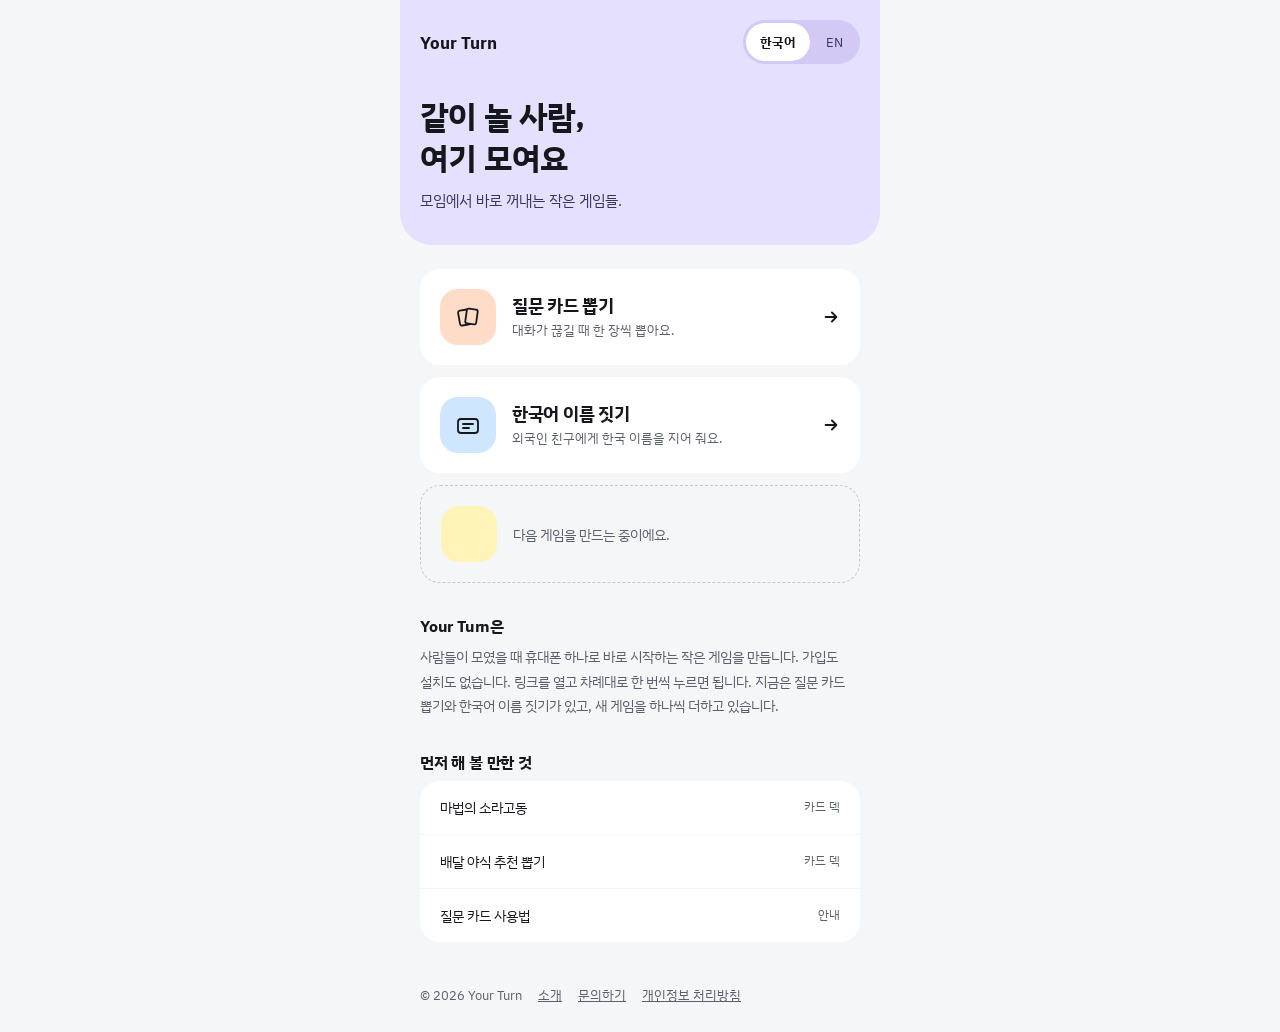
==== index.html @ 9449e3a9 "Add the Your Turn game home page in Korean and English One static page per language built from desig" ====
<!doctype html>
<html lang="ko">
<head>
<meta charset="utf-8">
<meta name="viewport" content="width=device-width, initial-scale=1">
<title>Your Turn | 모임에서 바로 꺼내는 작은 게임들</title>
<meta name="description" content="모였을 때 휴대폰 하나로 바로 시작하는 작은 게임 모음. 질문 카드 뽑기와 한국어 이름 짓기를 가입·설치 없이 열어 보세요.">
<link rel="canonical" href="https://playyourturn.app/">
<link rel="alternate" hreflang="ko" href="https://playyourturn.app/">
<link rel="alternate" hreflang="en" href="https://playyourturn.app/en">
<link rel="alternate" hreflang="x-default" href="https://playyourturn.app/">
<meta property="og:type" content="website">
<meta property="og:site_name" content="Your Turn">
<meta property="og:locale" content="ko_KR">
<meta property="og:url" content="https://playyourturn.app/">
<meta property="og:title" content="Your Turn | 모임에서 바로 꺼내는 작은 게임들">
<meta property="og:description" content="모였을 때 휴대폰 하나로 바로 시작하는 작은 게임 모음. 질문 카드 뽑기와 한국어 이름 짓기를 가입·설치 없이 열어 보세요.">
<meta property="og:image" content="https://playyourturn.app/og.png">
<meta property="og:image:width" content="1200">
<meta property="og:image:height" content="630">
<meta name="twitter:card" content="summary_large_image">
<meta name="theme-color" content="#E6E0FF">
<link rel="icon" href="favicon.svg" type="image/svg+xml">
<link rel="preconnect" href="https://fonts.googleapis.com">
<link rel="preconnect" href="https://fonts.gstatic.com" crossorigin>
<link rel="stylesheet" href="https://fonts.googleapis.com/css2?family=IBM+Plex+Sans+KR:wght@400;500;700&display=swap">
<link rel="stylesheet" href="site.css">
<script src="analytics.js" defer></script>
</head>
<body>
<div class="page">
  <div class="top">
    <header class="bar">
      <a class="logo" href="/">Your Turn</a>
      <nav class="lang" aria-label="언어">
        <a href="/" lang="ko" hreflang="ko" aria-current="true">한국어</a>
        <a href="/en" lang="en" hreflang="en" aria-current="false">EN</a>
      </nav>
    </header>
    <section class="hero">
      <h1>같이 놀 사람,<br>여기 모여요</h1>
      <p>모임에서 바로 꺼내는 작은 게임들.</p>
    </section>
  </div>
  <main class="body">
    <section class="games" aria-label="게임 목록">
      <a class="game" href="https://cards.playyourturn.app">
        <span class="icon icon-cards" aria-hidden="true"><svg width="26" height="26" viewBox="0 0 26 26" fill="none" stroke="#15171C" stroke-width="1.8" stroke-linejoin="round"><rect x="4" y="6" width="11" height="15" rx="2" transform="rotate(-10 9.5 13.5)"/><rect x="11" y="5" width="11" height="15" rx="2" transform="rotate(8 16.5 12.5)" fill="#FFDCC8"/></svg></span>
        <span class="game-text"><span class="game-name">질문 카드 뽑기</span><span class="game-desc">대화가 끊길 때 한 장씩 뽑아요.</span></span>
        <svg aria-hidden="true" width="18" height="18" viewBox="0 0 20 20" fill="none" stroke="#15171C" stroke-width="2" stroke-linecap="round" stroke-linejoin="round"><path d="M4 10h12M11 5l5 5-5 5"/></svg>
      </a>
      <a class="game" href="https://names.playyourturn.app">
        <span class="icon icon-names" aria-hidden="true"><svg width="26" height="26" viewBox="0 0 26 26" fill="none" stroke="#15171C" stroke-width="1.8" stroke-linecap="round" stroke-linejoin="round"><rect x="3" y="7" width="20" height="14" rx="3"/><path d="M8 12h10M8 16h6"/></svg></span>
        <span class="game-text"><span class="game-name">한국어 이름 짓기</span><span class="game-desc">외국인 친구에게 한국 이름을 지어 줘요.</span></span>
        <svg aria-hidden="true" width="18" height="18" viewBox="0 0 20 20" fill="none" stroke="#15171C" stroke-width="2" stroke-linecap="round" stroke-linejoin="round"><path d="M4 10h12M11 5l5 5-5 5"/></svg>
      </a>
      <div class="soon"><span class="icon icon-soon" aria-hidden="true"></span><span>다음 게임을 만드는 중이에요.</span></div>
    </section>
    <section class="block">
      <h2>Your Turn은</h2>
      <p>사람들이 모였을 때 휴대폰 하나로 바로 시작하는 작은 게임을 만듭니다. 가입도 설치도 없습니다. 링크를 열고 차례대로 한 번씩 누르면 됩니다. 지금은 질문 카드 뽑기와 한국어 이름 짓기가 있고, 새 게임을 하나씩 더하고 있습니다.</p>
    </section>
    <section class="block">
      <h2>먼저 해 볼 만한 것</h2>
      <ul class="links">
        <li><a href="https://cards.playyourturn.app/decks/magic-conch-shell"><span>마법의 소라고동</span><small>카드 덱</small></a></li>
        <li><a href="https://cards.playyourturn.app/decks/late-night-food-picker"><span>배달 야식 추천 뽑기</span><small>카드 덱</small></a></li>
        <li><a href="https://cards.playyourturn.app/guide"><span>질문 카드 사용법</span><small>안내</small></a></li>
      </ul>
    </section>
    <footer class="foot">
      <span>© 2026 Your Turn</span>
      <a href="https://cards.playyourturn.app/about">소개</a>
      <a href="https://cards.playyourturn.app/ask">문의하기</a>
      <a href="https://cards.playyourturn.app/privacy">개인정보 처리방침</a>
    </footer>
  </main>
</div>
</body>
</html>
---- site.css ----
/* Your Turn 게임 홈 — 시안 G1(연보라 상단 + 흰 카드 줄)
   휴대폰 기준. 넓은 화면에서는 가운데 좁은 단으로 둔다. */
:root {
  --bg: #F5F6F8;
  --ink: #15171C;
  --ink-sub: #5A5F6B;
  --top: #E6E0FF;
  --top-ink: #3A3560;
  --switch: #D2C9F5;
  --card: #FFFFFF;
  --dash: #C4C8D0;
  --cards: #FFDCC8;
  --names: #CFE6FF;
  --soon: #FFF3B8;
}

* { box-sizing: border-box; }

html { background: var(--bg); }

body {
  margin: 0;
  color: var(--ink);
  font-family: "IBM Plex Sans KR", "Apple SD Gothic Neo", "Malgun Gothic", system-ui, sans-serif;
  -webkit-font-smoothing: antialiased;
  word-break: keep-all; /* 한국어가 낱말 중간에서 끊기지 않게 */
  overflow-wrap: anywhere;
}

a { color: inherit; }
:focus-visible { outline: 3px solid var(--ink); outline-offset: 3px; }

.page { max-width: 480px; min-height: 100vh; margin: 0 auto; display: flex; flex-direction: column; }

/* 연보라 상단 */
.top { background: var(--top); border-radius: 0 0 32px 32px; padding: 20px 20px 32px; display: flex; flex-direction: column; gap: 32px; }
.bar { display: flex; justify-content: space-between; align-items: center; }
.logo { font-size: 17px; font-weight: 700; text-decoration: none; }
.lang { display: flex; gap: 2px; font-size: 13px; background: var(--switch); border-radius: 999px; padding: 3px; }
.lang a { padding: 10px 14px; border-radius: 999px; text-decoration: none; color: var(--top-ink); }
.lang a[aria-current="true"] { background: #FFFFFF; color: var(--ink); font-weight: 700; }
.hero { display: flex; flex-direction: column; gap: 10px; }
.hero h1 { margin: 0; font-size: 32px; font-weight: 700; line-height: 1.3; letter-spacing: -0.8px; }
.hero p { margin: 0; font-size: 15px; line-height: 1.6; color: var(--top-ink); }

/* 본문 */
.body { flex: 1; padding: 24px 20px 16px; display: flex; flex-direction: column; gap: 32px; }
.games { display: flex; flex-direction: column; gap: 12px; }
.game { display: flex; align-items: center; gap: 16px; padding: 20px; background: var(--card); border-radius: 20px; text-decoration: none; }
.game:hover { box-shadow: 0 0 0 1.5px var(--ink); }
.icon { flex: none; width: 56px; height: 56px; border-radius: 18px; display: flex; align-items: center; justify-content: center; }
.icon-cards { background: var(--cards); }
.icon-names { background: var(--names); }
.icon-soon { background: var(--soon); }
.game-text { display: flex; flex-direction: column; gap: 4px; flex: 1; min-width: 0; }
.game-name { font-size: 18px; font-weight: 700; letter-spacing: -0.3px; }
.game-desc { font-size: 13px; line-height: 1.5; color: var(--ink-sub); }
.soon { display: flex; align-items: center; gap: 16px; padding: 20px; border: 1.5px dashed var(--dash); border-radius: 20px; font-size: 14px; color: var(--ink-sub); }

/* 소개 문단, 링크 줄 */
.block h2 { margin: 0 0 8px; font-size: 16px; font-weight: 700; letter-spacing: -0.2px; }
.block p { margin: 0; font-size: 14px; line-height: 1.75; color: var(--ink-sub); }
.links { list-style: none; margin: 0; padding: 0; background: var(--card); border-radius: 20px; }
.links li + li { border-top: 1px solid var(--bg); }
.links a { display: flex; justify-content: space-between; align-items: center; gap: 12px; padding: 16px 20px; font-size: 14px; line-height: 1.5; text-decoration: none; }
.links a:hover { text-decoration: underline; }
.links small { flex: none; font-size: 12px; color: var(--ink-sub); }

.foot { margin-top: auto; display: flex; flex-wrap: wrap; gap: 4px 16px; font-size: 13px; color: var(--ink-sub); align-items: center; }
.foot a { padding: 12px 0; }
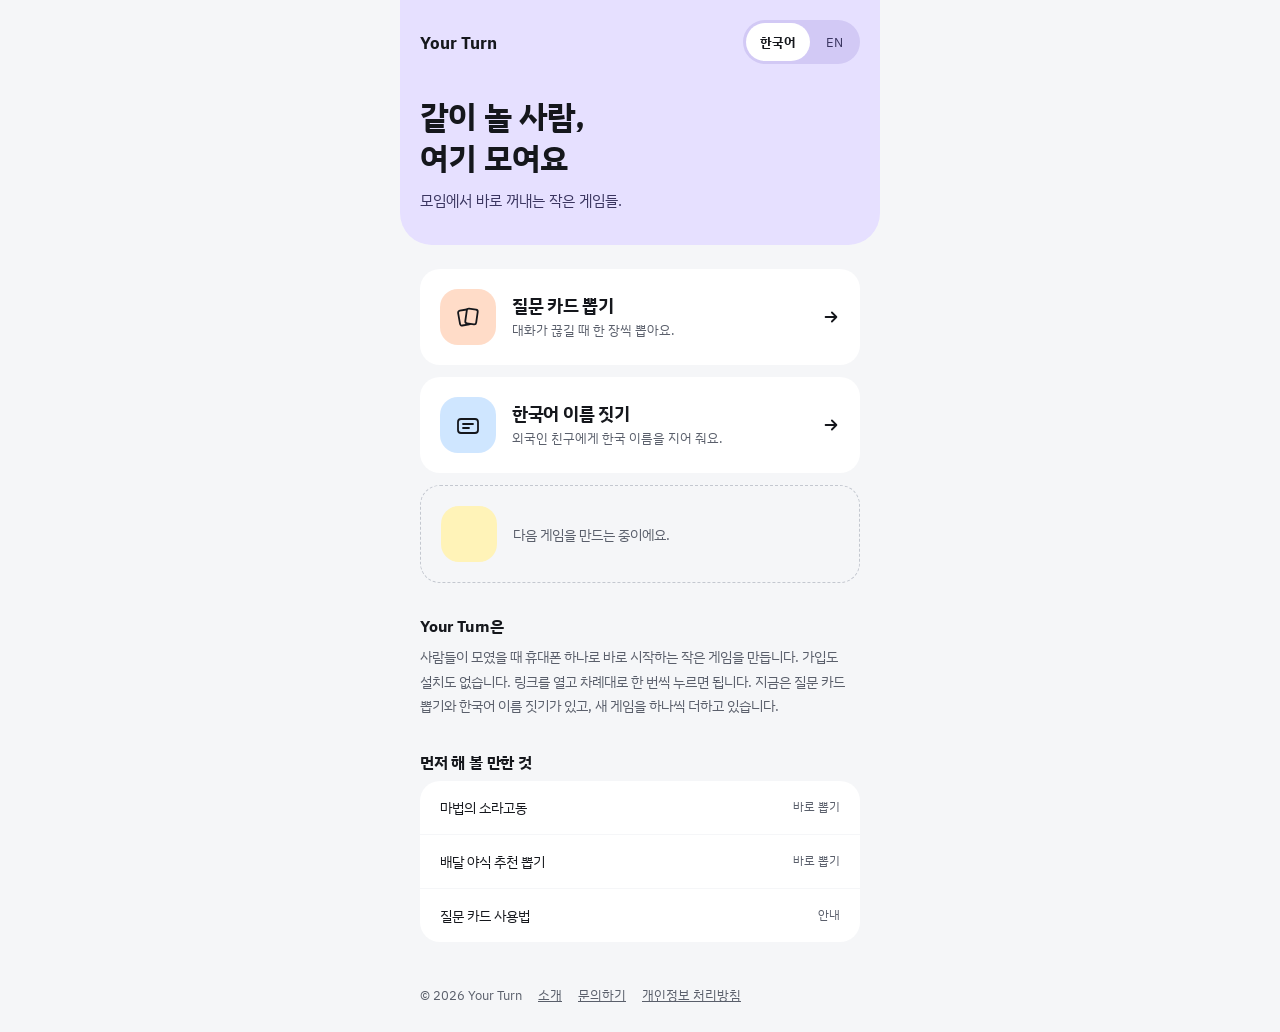
==== commit 89e5e774: "Link the home deck shortcuts straight to the card table The two deck links opened the deck listing p" ====
--- a/index.html
+++ b/index.html
@@ -63,8 +63,8 @@
     <section class="block">
       <h2>먼저 해 볼 만한 것</h2>
       <ul class="links">
-        <li><a href="https://cards.playyourturn.app/decks/magic-conch-shell"><span>마법의 소라고동</span><small>카드 덱</small></a></li>
-        <li><a href="https://cards.playyourturn.app/decks/late-night-food-picker"><span>배달 야식 추천 뽑기</span><small>카드 덱</small></a></li>
+        <li><a href="https://cards.playyourturn.app/?lang=ko&amp;deck=b-mwixfnqcy8o"><span>마법의 소라고동</span><small>바로 뽑기</small></a></li>
+        <li><a href="https://cards.playyourturn.app/?lang=ko&amp;deck=b-mwj8mi8x4ky"><span>배달 야식 추천 뽑기</span><small>바로 뽑기</small></a></li>
         <li><a href="https://cards.playyourturn.app/guide"><span>질문 카드 사용법</span><small>안내</small></a></li>
       </ul>
     </section>
